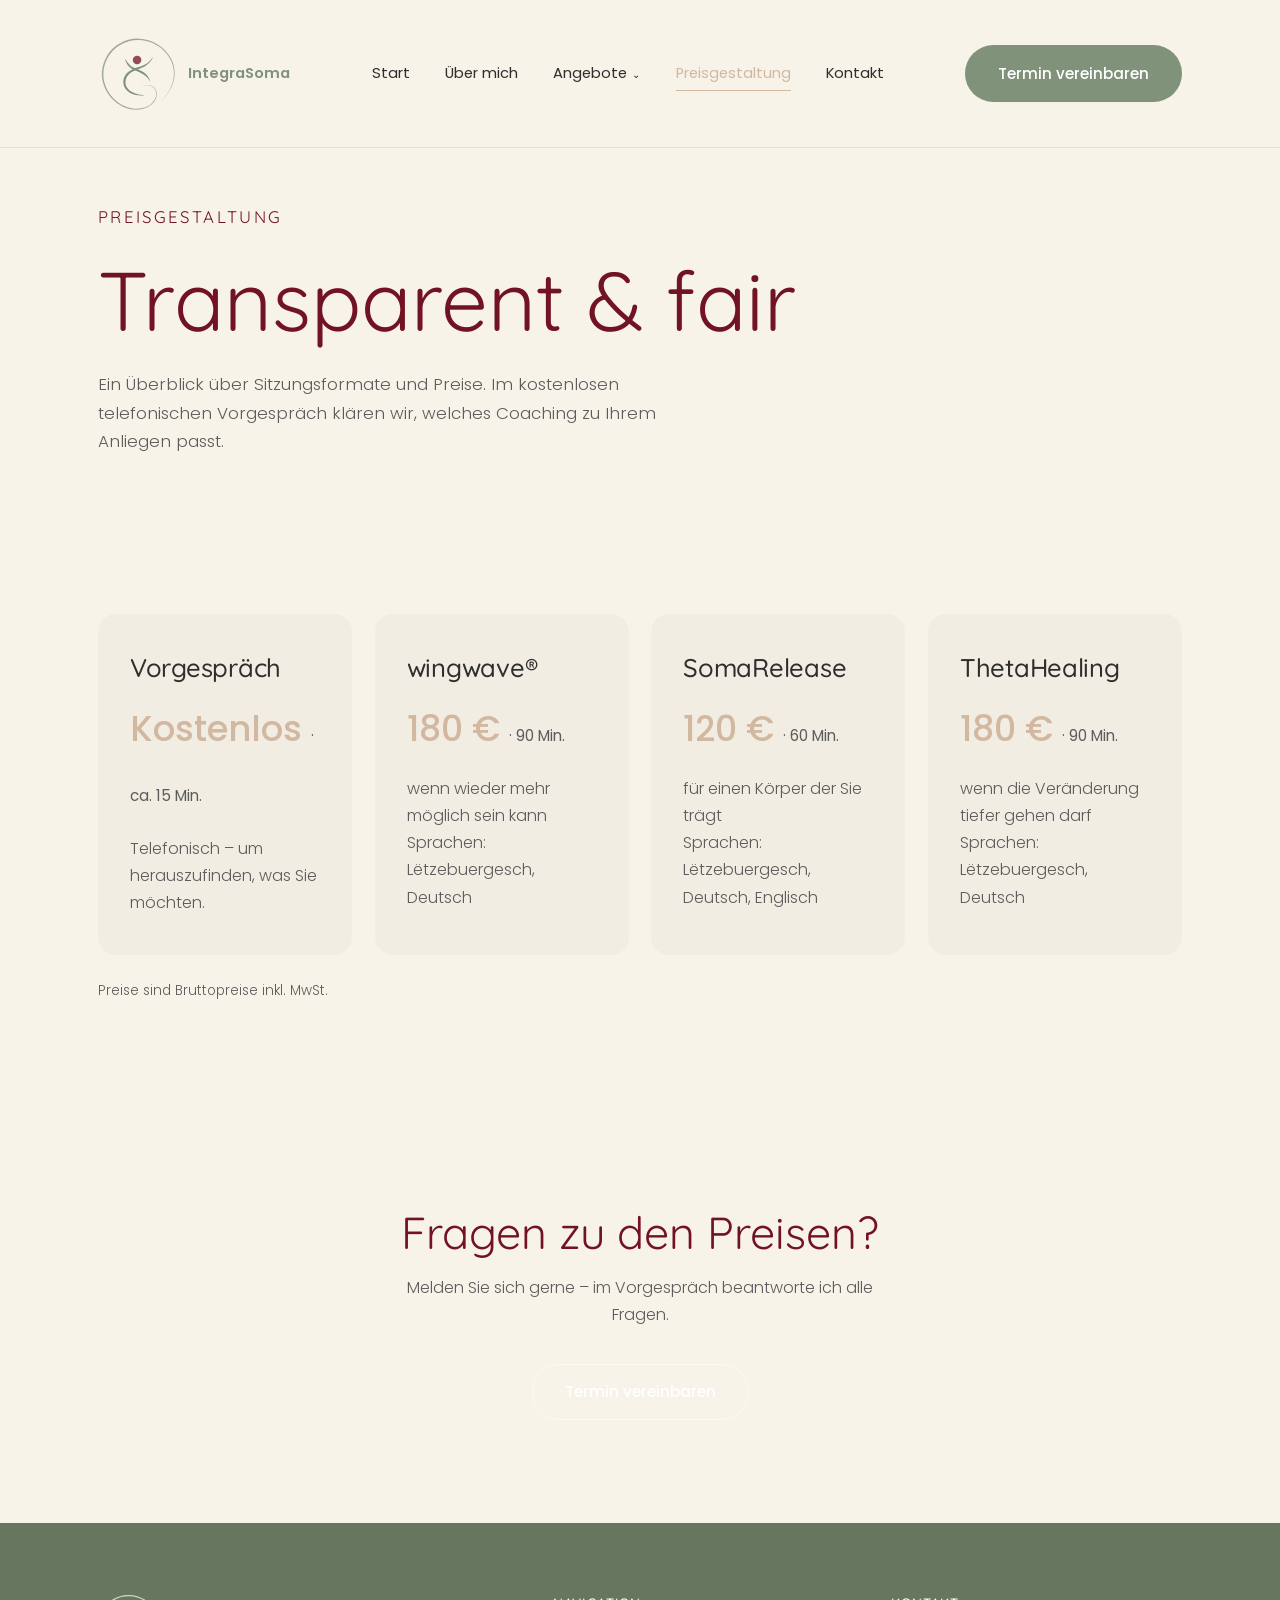
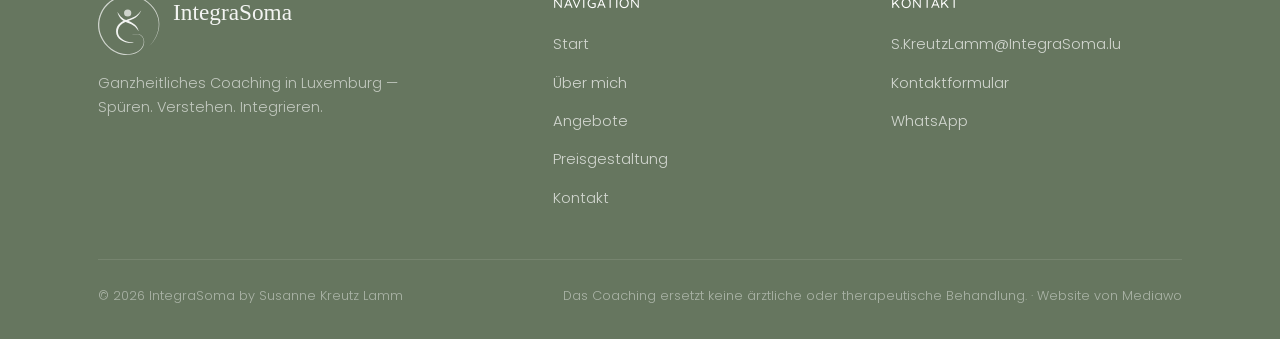
==== preisgestaltung.html @ 564041af "Add files via upload" ====
<!doctype html>
<html lang="de">
<head>
  <meta charset="UTF-8" />
  <meta name="viewport" content="width=device-width, initial-scale=1.0" />
  <title>Preisgestaltung — IntegraSoma by Susanne Kreutz Lamm</title>
  <meta name="description" content="Preise und Sitzungsformate von IntegraSoma by Susanne Kreutz Lamm." />
  <link rel="icon" href="assets/img/integrasoma-icon-v3.svg" type="image/svg+xml" />
  <link rel="preconnect" href="https://fonts.googleapis.com" />
  <link rel="preconnect" href="https://fonts.gstatic.com" crossorigin />
  <link href="https://fonts.googleapis.com/css2?family=Poppins:wght@300;400;500;600;700&family=Quicksand:wght@300;400;500;600;700&display=swap" rel="stylesheet" />
  <link rel="stylesheet" href="assets/css/style.css" />
  <style>
    .price-grid {
      display: grid;
      grid-template-columns: repeat(3, 1fr);
      gap: 1.4rem;
    }
    .price-card {
      background: var(--color-surface);
      border-radius: var(--radius);
      padding: 2.4rem 2rem;
      display: flex;
      flex-direction: column;
      gap: 1rem;
    }
    .price-card__amount {
      font-size: 2.2rem;
      font-weight: 500;
      color: var(--color-bordeaux-soft);
    }
    .price-card__amount span {
      font-size: 0.95rem;
      font-weight: 400;
      color: var(--color-text-soft);
    }
    @media (max-width: 860px) {
      .price-grid { grid-template-columns: 1fr; }
    }
  </style>
</head>
<body>

  <header class="site-header">
    <div class="container">
      <a href="index.html" class="brand">
        <img src="assets/img/integrasoma-icon-v3.svg" alt="" class="brand-icon" />
        <span class="brand-text">IntegraSoma</span>
      </a>

      <nav class="nav-links" aria-label="Hauptnavigation">
        <a href="index.html">Start</a>
        <a href="ueber-mich.html">Über mich</a>
        <div class="nav-item">
          <a href="angebote.html">Angebote<span class="nav-caret">⌄</span></a>
          <ul class="nav-dropdown">
            <li><a href="angebote.html#wingwave">wingwave®</a></li>
            <li><a href="angebote.html#somarelease">SomaRelease</a></li>
            <li><a href="angebote.html#thetahealing">ThetaHealing</a></li>
          </ul>
        </div>
        <a href="preisgestaltung.html" class="is-active">Preisgestaltung</a>
        <a href="kontakt.html">Kontakt</a>
      </nav>

      <div class="header-actions">
        <a href="kontakt.html" class="btn btn-primary">Termin vereinbaren</a>
        <button class="nav-toggle" aria-label="Menü öffnen" aria-expanded="false">
          <span></span><span></span><span></span>
        </button>
      </div>
    </div>
  </header>

  <div class="mobile-nav">
    <a href="index.html">Start</a>
    <a href="ueber-mich.html">Über mich</a>
    <div class="mobile-nav__group">
      <a href="angebote.html">Angebote</a>
      <div class="mobile-nav__sub">
        <a href="angebote.html#wingwave">wingwave®</a>
        <a href="angebote.html#somarelease">SomaRelease</a>
        <a href="angebote.html#thetahealing">ThetaHealing</a>
      </div>
    </div>
    <a href="preisgestaltung.html">Preisgestaltung</a>
    <a href="kontakt.html">Kontakt</a>
    <a href="kontakt.html" class="btn btn-primary">Termin vereinbaren</a>
  </div>

  <main>
    <section class="page-hero">
      <div class="container" data-reveal>
        <p class="eyebrow">Preisgestaltung</p>
        <h1>Transparent &amp; fair</h1>
        <p>Ein Überblick über Sitzungsformate und Preise. Im kostenlosen telefonischen Vorgespräch klären wir, welches Coaching zu Ihrem Anliegen passt.</p>
      </div>
    </section>

    <section>
      <div class="container">
        <div class="price-grid price-grid--4" data-reveal>
          <div class="price-card">
            <h3>Vorgespräch</h3>
            <div class="price-card__amount">Kostenlos <span>· ca. 15 Min.</span></div>
            <p>Telefonisch – um herauszufinden, was Sie möchten.</p>
          </div>
          <div class="price-card">
            <h3><a href="angebote.html#wingwave">wingwave®</a></h3>
            <div class="price-card__amount">180 € <span>· 90 Min.</span></div>
            <p>wenn wieder mehr möglich sein kann<br />Sprachen: Lëtzebuergesch, Deutsch</p>
          </div>
          <div class="price-card">
            <h3><a href="angebote.html#somarelease">SomaRelease</a></h3>
            <div class="price-card__amount">120 € <span>· 60 Min.</span></div>
            <p>für einen Körper der Sie trägt<br />Sprachen: Lëtzebuergesch, Deutsch, Englisch</p>
          </div>
          <div class="price-card">
            <h3><a href="angebote.html#thetahealing">ThetaHealing</a></h3>
            <div class="price-card__amount">180 € <span>· 90 Min.</span></div>
            <p>wenn die Veränderung tiefer gehen darf<br />Sprachen: Lëtzebuergesch, Deutsch</p>
          </div>
        </div>
        <p class="price-footnote">Preise sind Bruttopreise inkl. MwSt.</p>
      </div>
    </section>

    <section class="cta-band" data-reveal>
      <div class="container container--narrow">
        <h2>Fragen zu den Preisen?</h2>
        <p>Melden Sie sich gerne – im Vorgespräch beantworte ich alle Fragen.</p>
        <a href="kontakt.html" class="btn btn-outline">Termin vereinbaren</a>
      </div>
    </section>
  </main>

  <footer class="site-footer">
    <div class="container">
      <div class="footer-grid">
        <div class="footer-brand">
          <a href="index.html" class="brand">
            <img src="assets/img/logo-no-tagline.svg" alt="IntegraSoma by Susanne Kreutz Lamm" />
          </a>
          <p>Ganzheitliches Coaching in Luxemburg — Spüren. Verstehen. Integrieren.</p>
        </div>

        <div class="footer-col">
          <h4>Navigation</h4>
          <ul>
            <li><a href="index.html">Start</a></li>
            <li><a href="ueber-mich.html">Über mich</a></li>
            <li><a href="angebote.html">Angebote</a></li>
            <li><a href="preisgestaltung.html">Preisgestaltung</a></li>
            <li><a href="kontakt.html">Kontakt</a></li>
          </ul>
        </div>

        <div class="footer-col">
          <h4>Kontakt</h4>
          <ul>
            <li><a href="mailto:S.KreutzLamm@IntegraSoma.lu">S.KreutzLamm@IntegraSoma.lu</a></li>
            <li><a href="kontakt.html">Kontaktformular</a></li>
            <li><a href="https://wa.me/352621642123" target="_blank" rel="noopener">WhatsApp</a></li>
          </ul>
        </div>
      </div>

      <div class="footer-bottom">
        <span>© 2026 IntegraSoma by Susanne Kreutz Lamm</span>
        <span>Das Coaching ersetzt keine ärztliche oder therapeutische Behandlung. · Website von Mediawo</span>
      </div>
    </div>
  </footer>

  <script src="assets/js/main.js"></script>
</body>
</html>
---- assets/css/style.css ----
/* ==========================================================================
   IntegraSoma by Susanne Kreutz — Design System & Base Layout
   ========================================================================== */

:root {
  /* Brand colors */
  --color-bg: #f8f3e9;
  --color-bg-alt: color-mix(in srgb, #80927a 30%, var(--color-bg) 70%);
  --color-surface: color-mix(in srgb, #80927a 6%, var(--color-bg) 94%);
  --color-text: #2e2e2e;
  --color-text-soft: #5c5c5c;

  --color-green: #80927a;
  --color-green-dark: #66765f;
  --color-green-tint: color-mix(in srgb, #80927a 16%, #f4f4f4 84%);

  --color-bordeaux: #b6875b;
  --color-bordeaux-soft: color-mix(in srgb, #b6875b 55%, #f4f4f4 45%);
  --color-bordeaux-tint: color-mix(in srgb, #b6875b 10%, #f4f4f4 90%);

  --color-copper: #711322;
  --color-copper-tint: color-mix(in srgb, #711322 14%, #f4f4f4 86%);

  /* Type */
  --font-base: "Poppins", "Helvetica Neue", Arial, sans-serif;
  --font-heading: "Quicksand", "Poppins", "Helvetica Neue", Arial, sans-serif;

  /* Layout */
  --container: 1180px;
  --container-narrow: 760px;
  --space-section: clamp(4rem, 8vw, 8rem);
  --radius: 18px;
  --radius-sm: 10px;

  --ease: cubic-bezier(0.4, 0, 0.2, 1);
}

/* ---- Reset -------------------------------------------------------------- */
*,
*::before,
*::after {
  box-sizing: border-box;
}

html {
  scroll-behavior: smooth;
}

body,
h1,
h2,
h3,
h4,
p,
figure {
  margin: 0;
}

img {
  max-width: 100%;
  display: block;
}

a {
  color: inherit;
  text-decoration: none;
}

ul {
  list-style: none;
  margin: 0;
  padding: 0;
}

button {
  font: inherit;
  cursor: pointer;
}

/* ---- Base ---------------------------------------------------------------- */
body {
  font-family: var(--font-base);
  background: var(--color-bg);
  color: var(--color-text);
  font-weight: 300;
  line-height: 1.7;
  -webkit-font-smoothing: antialiased;
}

h1,
h2,
h3,
h4 {
  font-family: var(--font-base);
  font-weight: 500;
  color: var(--color-text);
  line-height: 1.2;
  letter-spacing: -0.01em;
}

h1,
h2 {
  font-family: var(--font-heading);
  font-weight: 300;
  color: var(--color-bordeaux-soft);
  letter-spacing: 0;
}

h1 {
  font-size: clamp(2.6rem, 5.2vw, 4.4rem);
}

h2 {
  font-size: clamp(2rem, 3.6vw, 2.9rem);
}

h3 {
  font-size: clamp(1.2rem, 1.6vw, 1.45rem);
  font-weight: 500;
}

p {
  color: var(--color-text-soft);
}

.container {
  width: 100%;
  max-width: var(--container);
  margin-inline: auto;
  padding-inline: clamp(1.5rem, 5vw, 3rem);
}

.container--narrow {
  max-width: var(--container-narrow);
}

.eyebrow {
  display: inline-flex;
  align-items: center;
  gap: 0.6rem;
  font-family: var(--font-heading);
  font-size: 0.85rem;
  font-weight: 400;
  letter-spacing: 0.14em;
  text-transform: uppercase;
  color: var(--color-copper);
  margin-bottom: 1rem;
}

section {
  padding-block: var(--space-section);
}

.section-head {
  max-width: 640px;
  margin-bottom: 3rem;
}

.section-head--center {
  margin-inline: auto;
  text-align: center;
}

/* ---- Buttons -------------------------------------------------------------- */
.btn {
  display: inline-flex;
  align-items: center;
  justify-content: center;
  gap: 0.5rem;
  padding: 0.9rem 2rem;
  border-radius: 999px;
  font-size: 0.95rem;
  font-weight: 500;
  border: 1px solid transparent;
  transition: transform 0.25s var(--ease), background 0.25s var(--ease), color 0.25s var(--ease), border-color 0.25s var(--ease);
  white-space: nowrap;
}

.btn-primary {
  background: var(--color-green);
  color: #fff;
}

.btn-primary:hover {
  background: var(--color-green-dark);
  transform: translateY(-2px);
}

.btn-outline {
  border-color: color-mix(in srgb, var(--color-text) 25%, transparent);
  color: var(--color-text);
}

.btn-outline:hover {
  border-color: var(--color-text);
  transform: translateY(-2px);
}

.btn-ghost {
  display: inline-flex;
  align-items: center;
  justify-content: center;
  gap: 0.5rem;
  padding: 0.9rem 1.75rem;
  border-radius: 999px;
  font-size: 0.9rem;
  font-weight: 500;
  color: var(--color-text);
  border: 1px solid color-mix(in srgb, var(--color-text) 25%, transparent);
  transition: transform 0.25s var(--ease), border-color 0.25s var(--ease);
  white-space: nowrap;
}

.btn-ghost::after {
  content: "→";
  transition: transform 0.25s var(--ease);
}

.btn-ghost:hover {
  border-color: var(--color-text);
  transform: translateY(-2px);
}

.btn-ghost:hover::after {
  transform: translateX(4px);
}

/* ---- Header / Nav ---------------------------------------------------------- */
.site-header {
  position: fixed;
  inset-inline: 0;
  top: 0;
  z-index: 100;
  padding-block: 2.1rem;
  background: var(--color-bg);
  border-bottom: 1px solid color-mix(in srgb, var(--color-text) 10%, transparent);
  transition: padding 0.3s var(--ease), background 0.3s var(--ease), box-shadow 0.3s var(--ease);
}

.site-header .container {
  display: flex;
  align-items: center;
  justify-content: space-between;
  gap: 1.5rem;
}

.site-header.is-scrolled {
  padding-block: 1.15rem;
  background: color-mix(in srgb, var(--color-bg) 92%, transparent);
  backdrop-filter: blur(10px);
  box-shadow: 0 1px 0 rgba(46, 46, 46, 0.06);
}

.brand {
  display: flex;
  align-items: center;
  gap: 0.65rem;
}

.brand-icon {
  height: 80px;
  width: auto;
  display: block;
}

.brand-text {
  font-family: var(--font-base);
  font-size: 0.92rem;
  font-weight: 600;
  color: var(--color-green);
  line-height: 1;
}

.nav-links {
  display: flex;
  align-items: center;
  gap: 2.2rem;
}

.nav-links a {
  font-size: 0.92rem;
  font-weight: 400;
  color: var(--color-text);
  position: relative;
  padding-block: 0.2rem;
}

.nav-links a::after {
  content: "";
  position: absolute;
  left: 0;
  right: 0;
  bottom: -2px;
  height: 1px;
  background: var(--color-bordeaux-soft);
  transform: scaleX(0);
  transform-origin: left;
  transition: transform 0.25s var(--ease);
}

.nav-links a:hover::after,
.nav-links a.is-active::after {
  transform: scaleX(1);
}

.nav-links a.is-active {
  color: var(--color-bordeaux-soft);
}

.nav-item {
  position: relative;
  display: flex;
  align-items: center;
}

.nav-caret {
  display: inline-block;
  margin-left: 0.35rem;
  font-size: 0.7em;
  transition: transform 0.25s var(--ease);
}

.nav-item:hover .nav-caret,
.nav-item:focus-within .nav-caret {
  transform: rotate(180deg);
}

.nav-dropdown {
  position: absolute;
  top: 100%;
  left: 50%;
  transform: translateX(-50%);
  min-width: 250px;
  background: var(--color-surface);
  border-radius: var(--radius-sm);
  box-shadow: 0 24px 48px -20px rgba(46, 46, 46, 0.28);
  padding: 0.9rem 0.5rem 0.5rem;
  margin-top: 0;
  opacity: 0;
  pointer-events: none;
  transition: opacity 0.2s var(--ease);
}

.nav-item:hover .nav-dropdown,
.nav-item:focus-within .nav-dropdown {
  opacity: 1;
  pointer-events: auto;
}

.nav-dropdown a {
  display: block;
  padding: 0.65rem 0.9rem;
  border-radius: 8px;
  font-size: 0.88rem;
  color: var(--color-text);
  white-space: nowrap;
}

.nav-dropdown a::after {
  content: none;
}

.nav-dropdown a:hover {
  background: var(--color-bg-alt);
  color: var(--color-bordeaux-soft);
}

.header-actions {
  display: flex;
  align-items: center;
  gap: 1.4rem;
}

.nav-toggle {
  display: none;
  flex-direction: column;
  gap: 5px;
  background: none;
  border: none;
  padding: 0.4rem;
}

.nav-toggle span {
  width: 22px;
  height: 1.5px;
  background: var(--color-text);
  transition: transform 0.25s var(--ease), opacity 0.25s var(--ease);
}

/* ---- Hero ------------------------------------------------------------------ */
.hero {
  position: relative;
  min-height: 100svh;
  display: flex;
  align-items: center;
  overflow: hidden;
  padding-top: 8rem;
}

.hero__bg {
  position: absolute;
  inset: -15%;
  z-index: -1;
  background:
    linear-gradient(100deg, var(--color-bg) 0%, var(--color-bg) 46%, color-mix(in srgb, var(--color-bg) 72%, transparent) 58%, color-mix(in srgb, var(--color-bg) 22%, transparent) 74%, color-mix(in srgb, var(--color-bg) 4%, transparent) 90%),
    url("../img/hero-background.jpg") center 38% / cover no-repeat;
}

@media (prefers-reduced-motion: no-preference) {
  .hero__bg {
    animation: heroDrift 26s ease-in-out infinite alternate;
  }
}

@keyframes heroDrift {
  0% { transform: translate(0, 0) scale(1); }
  50% { transform: translate(-2%, 2%) scale(1.04); }
  100% { transform: translate(2%, -1.5%) scale(1.02); }
}

.hero__content {
  text-align: left;
}

.hero h1 {
  margin-bottom: 1.5rem;
}

.hero__lead {
  font-size: 1.15rem;
  max-width: 540px;
  margin-bottom: 2.5rem;
}

.hero__actions {
  display: flex;
  align-items: center;
  gap: 2rem;
  flex-wrap: wrap;
}

/* ---- Welcome / split section ------------------------------------------------ */
.split {
  display: grid;
  grid-template-columns: 0.9fr 1.1fr;
  gap: clamp(2.5rem, 6vw, 5rem);
  align-items: center;
}

.split--reverse .split__media {
  order: 2;
}

.split__media {
  position: relative;
  aspect-ratio: 4 / 5;
  border-radius: var(--radius);
  overflow: hidden;
  background:
    radial-gradient(120% 100% at 20% 0%, color-mix(in srgb, var(--color-green) 55%, transparent) 0%, transparent 60%),
    radial-gradient(120% 100% at 100% 100%, color-mix(in srgb, var(--color-copper) 45%, transparent) 0%, transparent 60%),
    var(--color-green-tint);
  display: flex;
  align-items: center;
  justify-content: center;
}

.split__media svg {
  width: 34%;
  opacity: 0.55;
}

.split__media span.media-tag {
  position: absolute;
  bottom: 1.2rem;
  left: 1.2rem;
  font-size: 0.7rem;
  letter-spacing: 0.08em;
  background: color-mix(in srgb, var(--color-bg) 85%, transparent);
  padding: 0.4rem 0.8rem;
  border-radius: 999px;
  color: var(--color-text-soft);
}

.split__body p {
  margin-bottom: 1.2rem;
}

.split__body p:last-of-type {
  margin-bottom: 1.8rem;
}

.quote-mark {
  font-family: Georgia, serif;
  font-size: 3rem;
  color: var(--color-copper);
  line-height: 0.5;
  display: block;
  margin-bottom: 0.8rem;
}

/* ---- Services grid ----------------------------------------------------------- */
.services {
  background: var(--color-bg-alt);
}

.service-grid {
  display: grid;
  grid-template-columns: repeat(4, 1fr);
  gap: 1.4rem;
}

.service-card {
  background: var(--color-surface);
  border-radius: var(--radius);
  padding: 2.2rem 1.8rem;
  display: flex;
  flex-direction: column;
  transition: transform 0.3s var(--ease), box-shadow 0.3s var(--ease);
}

.service-card .btn-ghost {
  align-self: flex-start;
  margin-top: auto;
}

.service-card:hover {
  transform: translateY(-6px);
  box-shadow: 0 20px 40px -20px rgba(46, 46, 46, 0.18);
}

.service-card__icon {
  width: 44px;
  height: 44px;
  border-radius: 50%;
  background: var(--color-green-tint);
  display: flex;
  align-items: center;
  justify-content: center;
  margin-bottom: 1.4rem;
}

.service-card__icon svg {
  width: 20px;
  height: 20px;
}

.service-card h3 {
  min-height: 2.4em;
  margin-bottom: 0.7rem;
}

.service-card p {
  font-size: 0.92rem;
  margin-bottom: 1.2rem;
}

/* ---- About teaser ------------------------------------------------------------- */
.about-teaser .split__body ul {
  display: flex;
  flex-direction: column;
  gap: 0.7rem;
  margin-bottom: 2rem;
}

.about-teaser .split__body li {
  display: flex;
  align-items: baseline;
  gap: 0.7rem;
  font-size: 0.95rem;
  color: var(--color-text);
}

.about-teaser .split__body li::before {
  content: "";
  width: 6px;
  height: 6px;
  border-radius: 50%;
  background: var(--color-copper);
  flex-shrink: 0;
  transform: translateY(-2px);
}

/* ---- CTA band ------------------------------------------------------------------ */
.cta-band {
  background: var(--color-green);
  color: #fff;
  text-align: center;
}

.cta-band h2 {
  color: #fff;
  margin-bottom: 1rem;
}

.cta-band p {
  color: color-mix(in srgb, #fff 85%, transparent);
  max-width: 520px;
  margin-inline: auto;
  margin-bottom: 2.2rem;
}

.cta-band .btn-outline {
  border-color: rgba(255, 255, 255, 0.5);
  color: #fff;
}

.cta-band .btn-outline:hover {
  border-color: #fff;
  background: rgba(255, 255, 255, 0.1);
}

/* ---- Footer ---------------------------------------------------------------------- */
.site-footer {
  background: var(--color-text);
  color: color-mix(in srgb, #fff 78%, transparent);
  padding-block: 4.5rem 2rem;
}

.footer-grid {
  display: grid;
  grid-template-columns: 1.4fr 1fr 1fr;
  gap: 3rem;
  padding-bottom: 3rem;
  border-bottom: 1px solid rgba(255, 255, 255, 0.1);
}

.footer-brand .brand {
  margin-bottom: 1rem;
}

.footer-brand .brand img {
  height: 60px;
}

.footer-brand p {
  color: color-mix(in srgb, #fff 60%, transparent);
  font-size: 0.9rem;
  max-width: 320px;
}

.footer-col h4 {
  color: #fff;
  font-size: 0.85rem;
  letter-spacing: 0.06em;
  text-transform: uppercase;
  margin-bottom: 1.2rem;
  font-weight: 500;
}

.footer-col ul {
  display: flex;
  flex-direction: column;
  gap: 0.7rem;
}

.footer-col a {
  color: color-mix(in srgb, #fff 70%, transparent);
  font-size: 0.92rem;
  transition: color 0.2s var(--ease);
}

.footer-col a:hover {
  color: #fff;
}

.footer-bottom {
  display: flex;
  justify-content: space-between;
  align-items: center;
  padding-top: 1.6rem;
  font-size: 0.8rem;
  color: color-mix(in srgb, #fff 45%, transparent);
  flex-wrap: wrap;
  gap: 0.8rem;
}

/* ---- Page hero (subpages) --------------------------------------------------------- */
.page-hero {
  padding-top: 11.5rem;
  padding-bottom: 3.5rem;
}

.page-hero--green {
  background: var(--color-bg-alt);
}

.page-hero .eyebrow {
  margin-bottom: 1.2rem;
}

.page-hero p {
  max-width: 560px;
  font-size: 1.05rem;
  margin-top: 1.2rem;
}

.placeholder-note {
  margin-top: 2.5rem;
  padding: 1rem 1.4rem;
  border-radius: var(--radius-sm);
  background: var(--color-bordeaux-tint);
  border: 1px dashed color-mix(in srgb, var(--color-bordeaux) 35%, transparent);
  font-size: 0.85rem;
  color: var(--color-bordeaux-soft);
  max-width: 640px;
}

/* ---- Reveal animation --------------------------------------------------------------- */
[data-reveal] {
  opacity: 0;
  transform: translateY(24px);
  transition: opacity 0.7s var(--ease), transform 0.7s var(--ease);
}

[data-reveal].is-visible {
  opacity: 1;
  transform: translateY(0);
}

/* ---- Responsive ------------------------------------------------------------------- */
@media (max-width: 980px) {
  .service-grid {
    grid-template-columns: repeat(2, 1fr);
  }

  .footer-grid {
    grid-template-columns: 1fr 1fr;
  }

  .footer-brand {
    grid-column: 1 / -1;
  }
}

@media (max-width: 860px) {
  .nav-links,
  .header-actions .btn {
    display: none;
  }

  .nav-toggle {
    display: flex;
  }

  .header-actions {
    gap: 0;
  }

  .split,
  .split--reverse .split__media {
    grid-template-columns: 1fr;
    order: 0;
  }

  .split {
    grid-template-columns: 1fr;
  }

  .split__media {
    aspect-ratio: 16 / 10;
  }

  body.nav-open .mobile-nav {
    transform: translateY(0);
    opacity: 1;
    pointer-events: auto;
  }
}

.mobile-nav {
  position: fixed;
  inset: 0;
  top: 0;
  background: var(--color-bg);
  z-index: 90;
  display: flex;
  flex-direction: column;
  align-items: center;
  justify-content: center;
  gap: 2rem;
  opacity: 0;
  transform: translateY(-8px);
  pointer-events: none;
  transition: opacity 0.3s var(--ease), transform 0.3s var(--ease);
}

.mobile-nav a {
  font-size: 1.6rem;
  font-weight: 500;
}

.mobile-nav__group {
  display: flex;
  flex-direction: column;
  align-items: center;
  gap: 1rem;
}

.mobile-nav__sub {
  display: flex;
  flex-direction: column;
  align-items: center;
  gap: 0.7rem;
}

.mobile-nav__sub a {
  font-size: 1rem;
  font-weight: 400;
  color: var(--color-text-soft);
}

.mobile-nav .btn {
  margin-top: 1rem;
}

@media (max-width: 640px) {
  .service-grid {
    grid-template-columns: 1fr;
  }

  .hero__actions {
    flex-direction: column;
    align-items: flex-start;
    gap: 1.2rem;
  }

  .footer-grid {
    grid-template-columns: 1fr;
    gap: 2.2rem;
  }

  .footer-bottom {
    flex-direction: column;
    align-items: flex-start;
  }
}


/* ==========================================================================
   Ergänzungen Entwurf v3 (Inhalte aus Susannes Texten vom 07.11.)
   ========================================================================== */
.hero--center .hero__content { text-align: center; display: flex; flex-direction: column; align-items: center; }
.hero--center .hero__bg {
  background:
    radial-gradient(ellipse at center, color-mix(in srgb, var(--color-bg) 96%, transparent) 0%, color-mix(in srgb, var(--color-bg) 86%, transparent) 45%, color-mix(in srgb, var(--color-bg) 40%, transparent) 100%),
    url("../img/hero-background.jpg") center 38% / cover no-repeat;
}
.hero--center h1 { font-size: clamp(3.2rem, 9vw, 6.5rem); margin-bottom: 0.4rem; }
.hero__claim { font-family: var(--font-heading); font-size: clamp(1.7rem, 4vw, 2.8rem); font-weight: 400; color: var(--color-green-dark); margin-bottom: 2rem; }
.hero--center .hero__lead { max-width: 640px; margin-inline: auto; margin-bottom: 0; color: var(--color-text); line-height: 1.9; }

.factors { text-align: center; padding-block: clamp(3rem, 6vw, 5rem); }
.chip-row { display: flex; flex-wrap: wrap; justify-content: center; gap: 0.7rem; margin-bottom: 0.8rem; }
.chip {
  display: inline-flex; align-items: center; padding: 0.7rem 1.4rem; border-radius: 999px;
  background: var(--color-green); color: #fff; font-size: 0.92rem; font-weight: 400;
  transition: transform 0.25s var(--ease), background 0.25s var(--ease);
}
.chip:hover { transform: translateY(-2px); background: var(--color-green-dark); }
.chip-row + .chip-row .chip { background: var(--color-surface); color: var(--color-green-dark); border: 1px solid var(--color-green); }
.factors__text { margin-top: 1.8rem; font-size: 1.15rem; color: var(--color-text); }

.approach { text-align: center; }
.approach p { margin-bottom: 1.2rem; font-size: 1.05rem; }
.approach__lead { font-family: var(--font-heading); font-size: clamp(1.4rem, 2.6vw, 1.9rem) !important; line-height: 1.45; color: var(--color-copper); margin-bottom: 2rem !important; }
.approach a, .offer a, .split__body a:not(.btn) { color: var(--color-green-dark); text-decoration: underline; text-underline-offset: 3px; }

.split__media img { position: absolute; inset: 0; width: 100%; height: 100%; object-fit: cover; }

.journey { text-align: center; padding-block: clamp(3.5rem, 7vw, 6rem); }
.journey h2 { font-weight: 600; color: var(--color-copper); margin-bottom: 1rem; }
.journey p { font-size: clamp(1.1rem, 2vw, 1.35rem); color: var(--color-text); line-height: 1.8; }

.offer__sub { font-family: var(--font-heading); font-size: 1.3rem; color: var(--color-green-dark); margin-top: -0.6rem; }
.offer__claim { font-style: italic; color: var(--color-copper); }
.offer__list { color: var(--color-text); line-height: 1.9; }
.offer__quote { font-family: var(--font-heading); font-size: 1.15rem; color: var(--color-copper); border-left: 2px solid var(--color-bordeaux-soft); padding-left: 1rem; }
.offer__facts { display: flex; flex-wrap: wrap; gap: 0.8rem 2rem; margin: 1.6rem 0 0; padding-top: 1.2rem; border-top: 1px solid color-mix(in srgb, var(--color-text) 12%, transparent); }
.offer__facts dt { font-size: 0.72rem; letter-spacing: 0.12em; text-transform: uppercase; color: var(--color-text-soft); }
.offer__facts dd { margin: 0.15rem 0 0; font-family: var(--font-heading); font-size: 1.2rem; color: var(--color-text); }
.offer .placeholder-note { margin-top: 1.2rem; }
.price-note-band { padding-block: 1.6rem; text-align: center; font-size: 0.9rem; }

.price-grid--4 { grid-template-columns: repeat(4, 1fr) !important; }
.price-card h3 a { color: inherit; }
.price-footnote { margin-top: 1.5rem; font-size: 0.85rem; }
@media (max-width: 980px) { .price-grid--4 { grid-template-columns: repeat(2, 1fr) !important; } }
@media (max-width: 640px) { .price-grid--4 { grid-template-columns: 1fr !important; } }
/* ==========================================================================
   Update 14.11.: Typo-Hierarchie nach Corporate Identity
   Quicksand = alle Überschriften, Poppins = Fließtext
   ========================================================================== */
:root {
  --fs-h1: clamp(3rem, 6.5vw, 5.2rem);
  --fs-h2: clamp(2rem, 3.6vw, 2.8rem);
  --fs-h3: clamp(1.35rem, 2vw, 1.6rem);
  --fs-lead: clamp(1.08rem, 1.5vw, 1.25rem);
  --fs-body: 1rem;
  --fs-small: 0.85rem;
}
body { font-size: var(--fs-body); }
h1, h2, h3, h4 { font-family: var(--font-heading); }
h1 { font-size: var(--fs-h1); font-weight: 300; }
h2 { font-size: var(--fs-h2); font-weight: 300; }
h3 { font-size: var(--fs-h3); font-weight: 500; }
.eyebrow { font-size: var(--fs-small); }

/* Hero: Text links, CTA rechts, dunkler Verlauf */
.hero--split { min-height: 78vh; }
.hero--split .hero__bg {
  background:
    linear-gradient(90deg, rgba(34, 36, 32, 0.82) 0%, rgba(34, 36, 32, 0.66) 45%, rgba(34, 36, 32, 0.35) 100%),
    url("../img/hero-background.jpg") center 38% / cover no-repeat;
}
.hero__grid { display: grid; grid-template-columns: 1.4fr 1fr; gap: clamp(2rem, 5vw, 4rem); align-items: end; }
.hero--split .hero__content { text-align: left; }
.hero--split h1 { color: #fffcf5; margin-bottom: 0.3rem; }
.hero__claim { font-family: var(--font-heading); font-size: var(--fs-h2); font-weight: 400; color: #c9d3c4; margin-bottom: 1.8rem; line-height: 1.2; }
.hero--split .hero__lead { font-size: var(--fs-lead); color: rgba(255, 252, 245, 0.88); max-width: 640px; margin: 0; line-height: 1.85; }
.hero__cta {
  justify-self: end; max-width: 320px; padding: 1.8rem; border-radius: var(--radius);
  background: rgba(255, 252, 245, 0.1); border: 1px solid rgba(255, 252, 245, 0.25);
  backdrop-filter: blur(6px); -webkit-backdrop-filter: blur(6px);
}
.hero__cta-label { font-family: var(--font-heading); font-size: var(--fs-h3); font-weight: 500; color: #fffcf5; margin-bottom: 0.5rem; }
.hero__cta-text { font-size: var(--fs-small); color: rgba(255, 252, 245, 0.8); margin-bottom: 1.3rem; }
.hero__cta .btn { width: 100%; }

/* Buzzwords links, Text rechts */
.factors { text-align: left; }
.factors__grid { display: grid; grid-template-columns: 1fr 1fr; gap: clamp(2rem, 5vw, 4rem); align-items: center; }
.factors__chips .chip-row { justify-content: flex-start; }
.factors__chips .chip-row + .chip-row { margin-top: 0.4rem; }
.factors__text { margin-top: 0; font-size: var(--fs-body); }
.factors__text p { margin-bottom: 1rem; }
.factors__lead { font-family: var(--font-heading); font-size: var(--fs-h3); line-height: 1.4; color: var(--color-text); }
.chip { font-size: var(--fs-small); }

/* Hero kompakter, Schrift präsenter, CTA nur als Outline-Button */
.hero--split { min-height: 100vh !important; min-height: 100svh !important; padding-top: 9rem !important; padding-bottom: 4rem !important; display: flex; align-items: center; }
.hero--split .hero__grid { width: 100%; }
/* Variante: Titel größer, unten links bündig */
.hero--split { align-items: flex-end !important; padding-bottom: 6.5rem !important; }
.hero--split h1 { font-size: clamp(4rem, 10.5vw, 9rem) !important; line-height: 0.95; letter-spacing: -0.01em; margin-left: -0.04em; }
.hero--split .hero__claim { font-size: clamp(1.8rem, 3.6vw, 3rem); margin-bottom: 1.6rem; }
.hero--split .hero__grid { grid-template-columns: minmax(0, 1fr) auto; }
.hero--split .hero__content { min-width: 0; }
.hero--split .hero__lead { max-width: min(640px, 100%); }
@media (max-width: 860px) {
  .hero--split { padding-bottom: 4rem !important; }
  .hero__scroll { display: none; }
  .hero--split .hero__grid { grid-template-columns: minmax(0, 1fr); }
  .hero--split h1 { font-size: clamp(2.6rem, 12.5vw, 4.5rem) !important; }
  .hero--split .hero__claim { font-size: clamp(1.5rem, 6.5vw, 2rem); }
}
.hero__scroll {
  position: absolute; left: 50%; bottom: 1.6rem; transform: translateX(-50%);
  color: rgba(255, 252, 245, 0.7); font-size: 0.75rem; letter-spacing: 0.14em; text-transform: uppercase;
  display: flex; flex-direction: column; align-items: center; gap: 0.4rem; text-decoration: none;
}
.hero__scroll::after { content: ""; width: 1px; height: 28px; background: rgba(255, 252, 245, 0.6); }
@media (prefers-reduced-motion: no-preference) { .hero__scroll::after { animation: scrollHint 2s ease-in-out infinite; } }
@keyframes scrollHint { 0%, 100% { transform: scaleY(0.4); transform-origin: top; } 50% { transform: scaleY(1); transform-origin: top; } }
.hero--split .hero__bg {
  inset: 0; animation: none;
  background:
    linear-gradient(90deg, rgba(24, 26, 23, 0.94) 0%, rgba(24, 26, 23, 0.9) 50%, rgba(24, 26, 23, 0.62) 72%, rgba(24, 26, 23, 0.3) 100%),
    url("../img/hero-background.jpg") center 45% / cover no-repeat;
}
.hero--split h1 { font-size: clamp(3.4rem, 7.5vw, 6rem); line-height: 1.02; }
.hero__grid { align-items: end; }
.hero__cta { background: none !important; border: 0 !important; padding: 0 !important; backdrop-filter: none !important; -webkit-backdrop-filter: none !important; max-width: none !important; }
.btn-hero {
  background: var(--color-green); color: #fff; border: 2px solid var(--color-green); padding: 0.95rem 1.9rem;
  display: inline-flex; align-items: center; gap: 0.6rem;
  transition: background 0.3s var(--ease), border-color 0.3s var(--ease), transform 0.3s var(--ease);
}
.btn-hero span { transition: transform 0.3s var(--ease); }
.btn-hero:hover { background: var(--color-green); border-color: var(--color-green); transform: translateY(-2px); box-shadow: 0 10px 24px -12px rgba(0, 0, 0, 0.5); }
.btn-hero:hover span { transform: translateX(4px); }

/* Update: Willkommen als Überschrift, CTA "Auf den Weg", Abstände Angebote */
.welcome__title { font-size: var(--fs-h2); margin-bottom: 1.4rem; }
.journey p { margin-bottom: 2rem; }
.journey__btn { color: #fff; }
.split__body.offer h2 { margin-bottom: 0.35rem; }
.offer__sub { margin: 0 0 0.3rem !important; line-height: 1.4; }
.offer__claim { margin: 0 0 1.6rem !important; font-size: var(--fs-body); }
.offer__sub + p:not(.offer__claim) { margin-top: 1.4rem; }
.split__body.offer p { margin-bottom: 1rem; }
.split__body.offer .offer__list { margin-bottom: 1.2rem; }
.split__body.offer .offer__quote { margin: 1.4rem 0; }

/* Einheitliche h2: gleiche Größe, Schnitt und Farbe überall */
main h2 { font-size: var(--fs-h2); font-weight: 400; color: var(--color-copper); line-height: 1.15; }
.cta-band h2 { color: #fff; }

.offer__more { display: flex; justify-content: flex-end; margin-top: 1.6rem; }
.offer__more .btn-hero, .offer__more .btn-hero:hover { color: #fff; text-decoration: none; }
.split--reverse .offer__more { justify-content: flex-start; }

/* Update 15.11.: Sections je ein Bildschirm, ruhigere Farbfolge */
.screen { min-height: 100vh; min-height: 100svh; display: flex; flex-direction: column; justify-content: center; }
.screen > .container { width: 100%; }
.welcome .split__media { aspect-ratio: 4 / 4.4; max-height: 62vh; }
.journey { text-align: center; padding: 0; margin-top: clamp(2.5rem, 6vh, 4rem); }
.journey h2 { font-size: var(--fs-h3) !important; font-weight: 500; margin-bottom: 0.6rem; }
.journey p { font-size: var(--fs-lead); margin: 0; }
.cta-band { background: var(--color-bg) !important; color: var(--color-text); }
.cta-band h2 { color: var(--color-copper) !important; }
.cta-band p { color: var(--color-text-soft); }
.cta-band .btn-hero { color: #fff; }
.cta-note { margin: 1.4rem auto 0 !important; font-size: var(--fs-small); }
.site-footer { background: var(--color-green-dark); }
.footer-brand .brand img { filter: brightness(0) invert(1); opacity: 0.92; }

.page-hero h1 { color: var(--color-copper); font-weight: 400; }
/* Kontakt: Standort-Karte */
.location { background: var(--color-bg-alt); }
.location__grid { display: grid; grid-template-columns: 1fr 1fr; gap: clamp(2rem, 6vw, 5rem); align-items: center; }
.location__map svg { width: 100%; max-width: 420px; height: auto; display: block; margin-inline: auto; overflow: visible; }
.location__country { fill: color-mix(in srgb, var(--color-green) 18%, var(--color-bg)); stroke: var(--color-green-dark); stroke-width: 2; stroke-linejoin: round; }
.location__glow { fill: var(--color-copper); opacity: 0.14; }
.location__ring { fill: none; stroke: var(--color-copper); stroke-width: 2.5; }
.location__dot { fill: var(--color-copper); }
.location__line { stroke: var(--color-copper); stroke-width: 2; }
.location__label { font-family: var(--font-heading); font-size: 22px; font-weight: 600; letter-spacing: 0.08em; fill: var(--color-text); }
@media (prefers-reduced-motion: no-preference) { .location__glow { transform-origin: center; transform-box: fill-box; animation: pinPulse 2.4s ease-in-out infinite; } }
@keyframes pinPulse { 0%, 100% { transform: scale(0.75); opacity: 0.22; } 50% { transform: scale(1.1); opacity: 0.08; } }
.location__meta { display: flex; justify-content: space-between; max-width: 420px; margin: 1rem auto 0; font-size: 0.72rem; letter-spacing: 0.12em; text-transform: uppercase; color: var(--color-text-soft); }
.location__address { font-size: var(--fs-lead); color: var(--color-text); line-height: 1.7; }
.location__info a { color: var(--color-green-dark); }
.location__credit { font-size: 0.72rem; color: var(--color-text-soft); margin-top: 2rem; }
.contact-form .btn-hero { align-self: flex-start; color: #fff; }
@media (max-width: 860px) { .location__grid { grid-template-columns: 1fr; } }

/* Buzzword-Buttons einheitlich: nicht gefüllt, kräftiger Rand; Text als ein Absatz */
.factors .chip, .factors .chip-row + .chip-row .chip {
  background: transparent; color: var(--color-green-dark); border: 2px solid var(--color-green);
  padding: 0.6rem 1.3rem; font-weight: 400;
}
.factors .chip { cursor: default; transition: background 0.3s var(--ease), color 0.3s var(--ease), border-color 0.3s var(--ease), transform 0.3s var(--ease); }
.factors .chip-row .chip:hover, .factors .chip-row + .chip-row .chip:hover { background: var(--color-green); color: #fff; border-color: var(--color-green); transform: translateY(-2px); }
.factors__lead { font-family: var(--font-base); font-size: var(--fs-lead); line-height: 1.75; color: var(--color-text); margin: 0; }

/* übrige Bausteine auf die Skala */
.approach__lead { font-size: var(--fs-h3) !important; }
.approach p { font-size: var(--fs-body); }
.journey h2 { font-size: var(--fs-h2); font-weight: 500; }
.journey p { font-size: var(--fs-lead); }
.offer__sub { font-size: var(--fs-lead); }
.offer__quote { font-size: var(--fs-lead); }
.offer__facts dd { font-size: var(--fs-lead); }
.service-card h3, .price-card h3 { font-size: var(--fs-h3); }

@media (max-width: 860px) {
  .hero__grid, .factors__grid { grid-template-columns: 1fr; }
  .hero__cta { justify-self: start; max-width: none; }
  .hero--split { padding-top: 10.5rem !important; padding-bottom: 5rem !important; }
  .hero--split .hero__bg { background: linear-gradient(180deg, rgba(24, 26, 23, 0.9), rgba(24, 26, 23, 0.78)), url("../img/hero-background.jpg") center / cover no-repeat; }
}
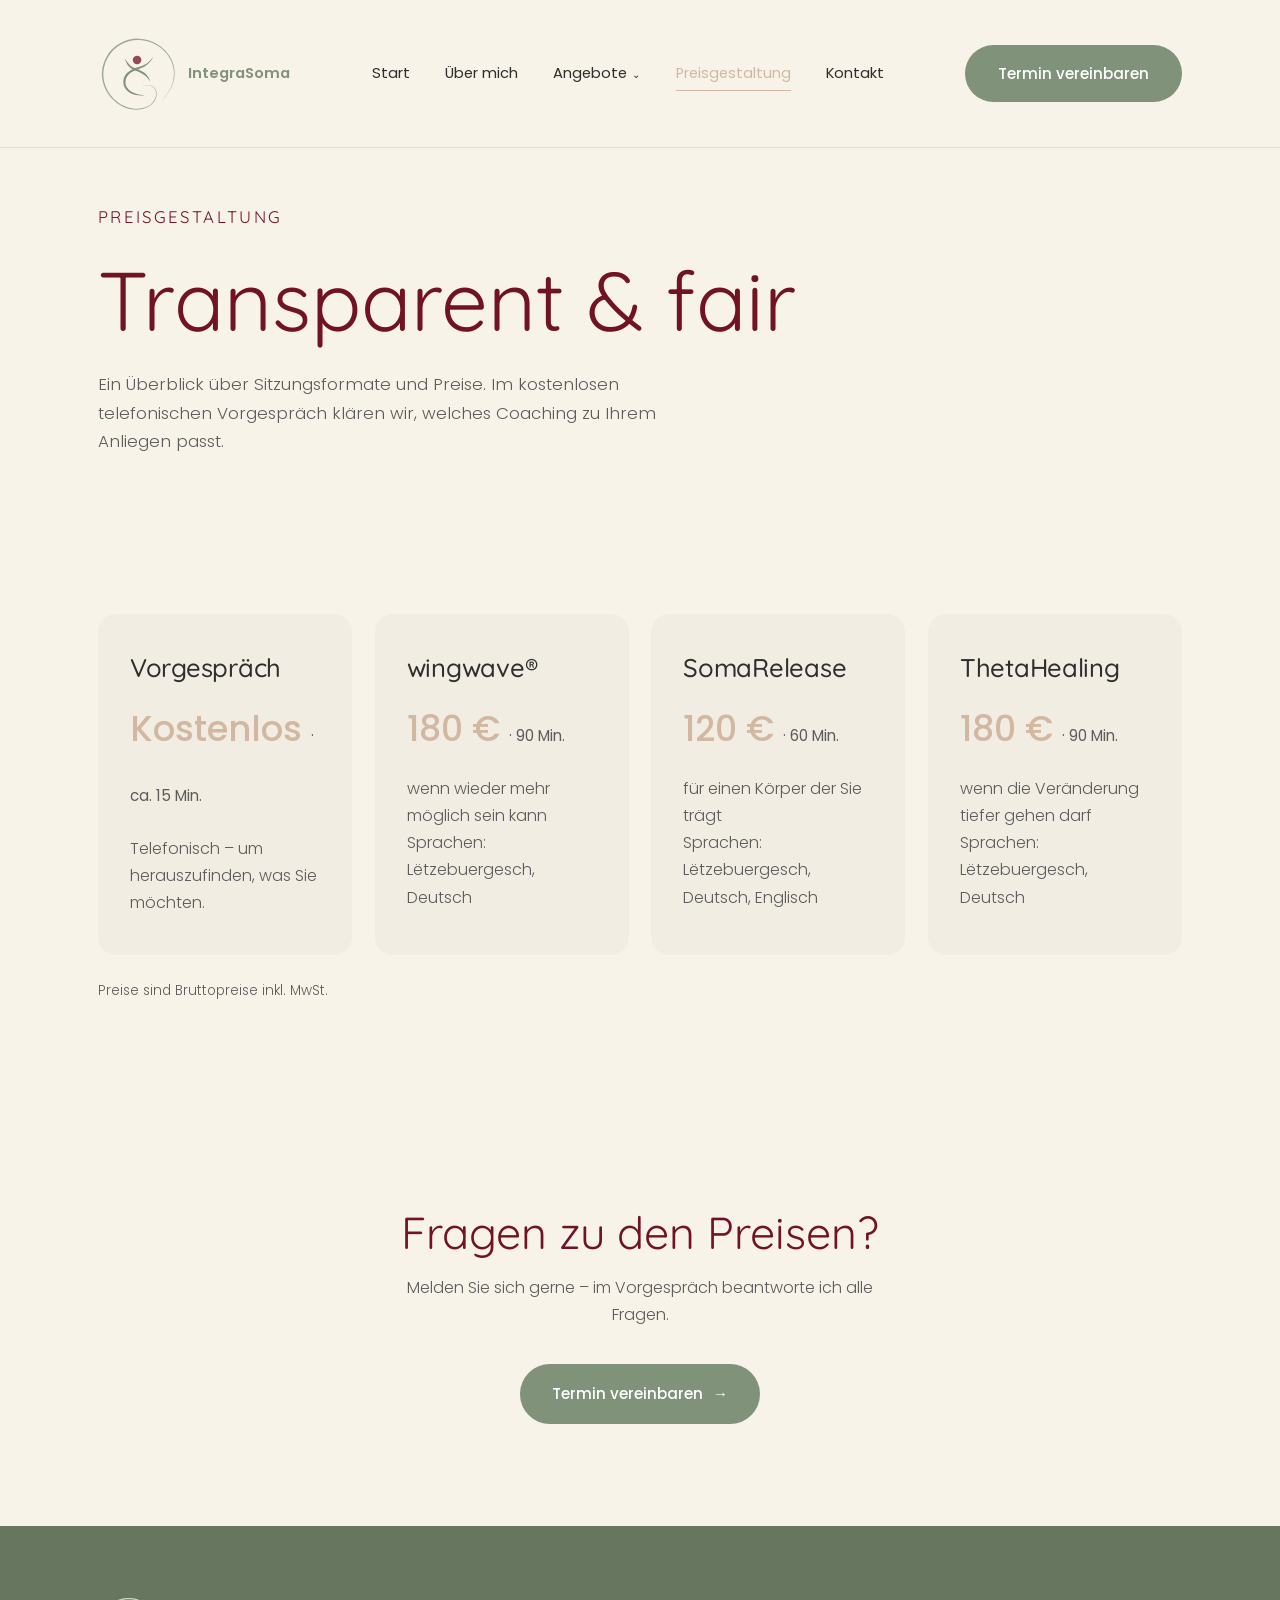
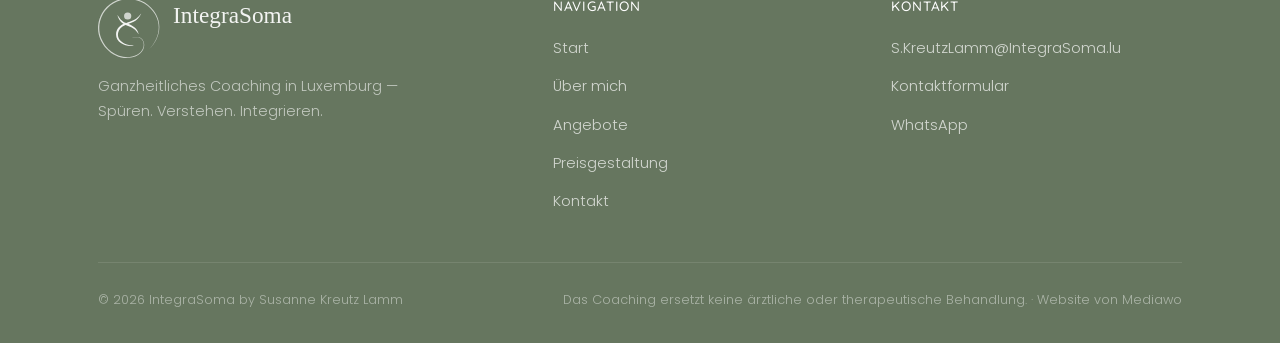
==== commit 6dbf112f: "Add files via upload" ====
--- a/preisgestaltung.html
+++ b/preisgestaltung.html
@@ -129,7 +129,7 @@
       <div class="container container--narrow">
         <h2>Fragen zu den Preisen?</h2>
         <p>Melden Sie sich gerne – im Vorgespräch beantworte ich alle Fragen.</p>
-        <a href="kontakt.html" class="btn btn-outline">Termin vereinbaren</a>
+        <a href="kontakt.html" class="btn btn-hero">Termin vereinbaren <span aria-hidden="true">→</span></a>
       </div>
     </section>
   </main>
